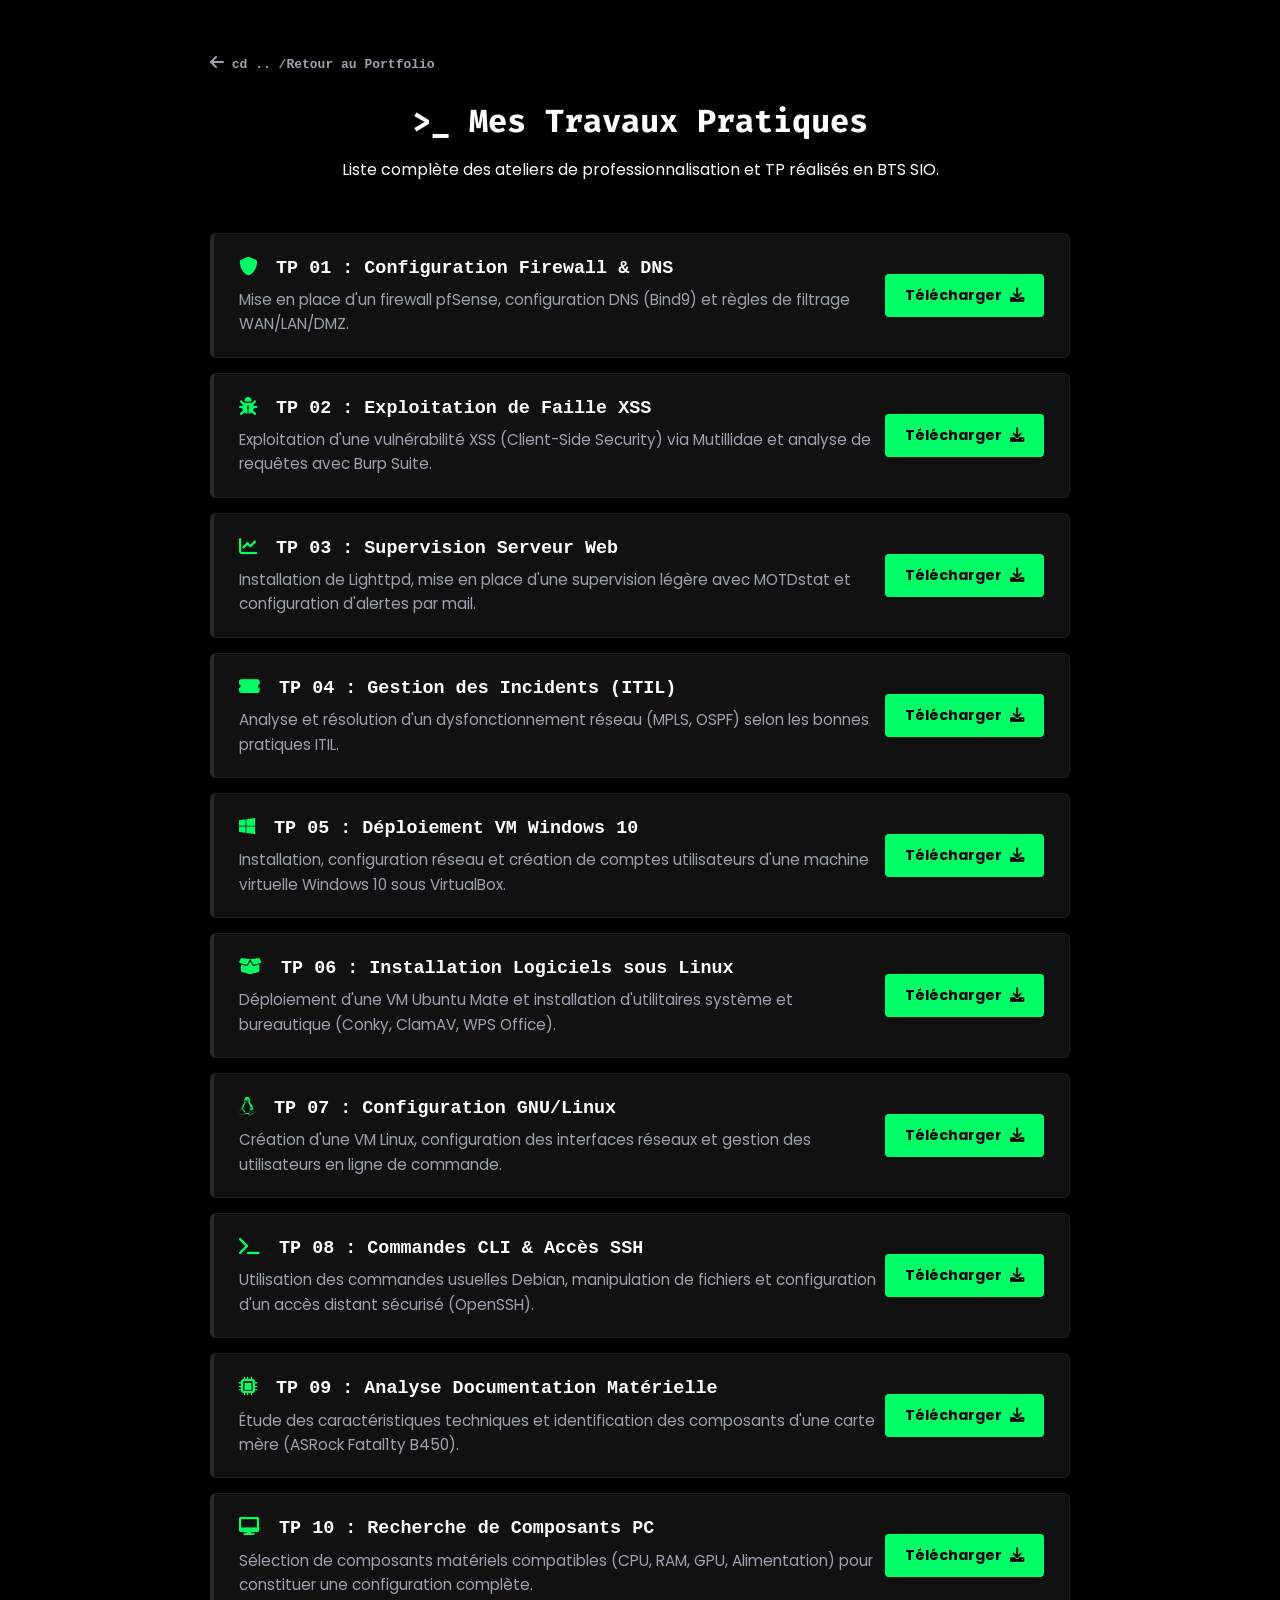
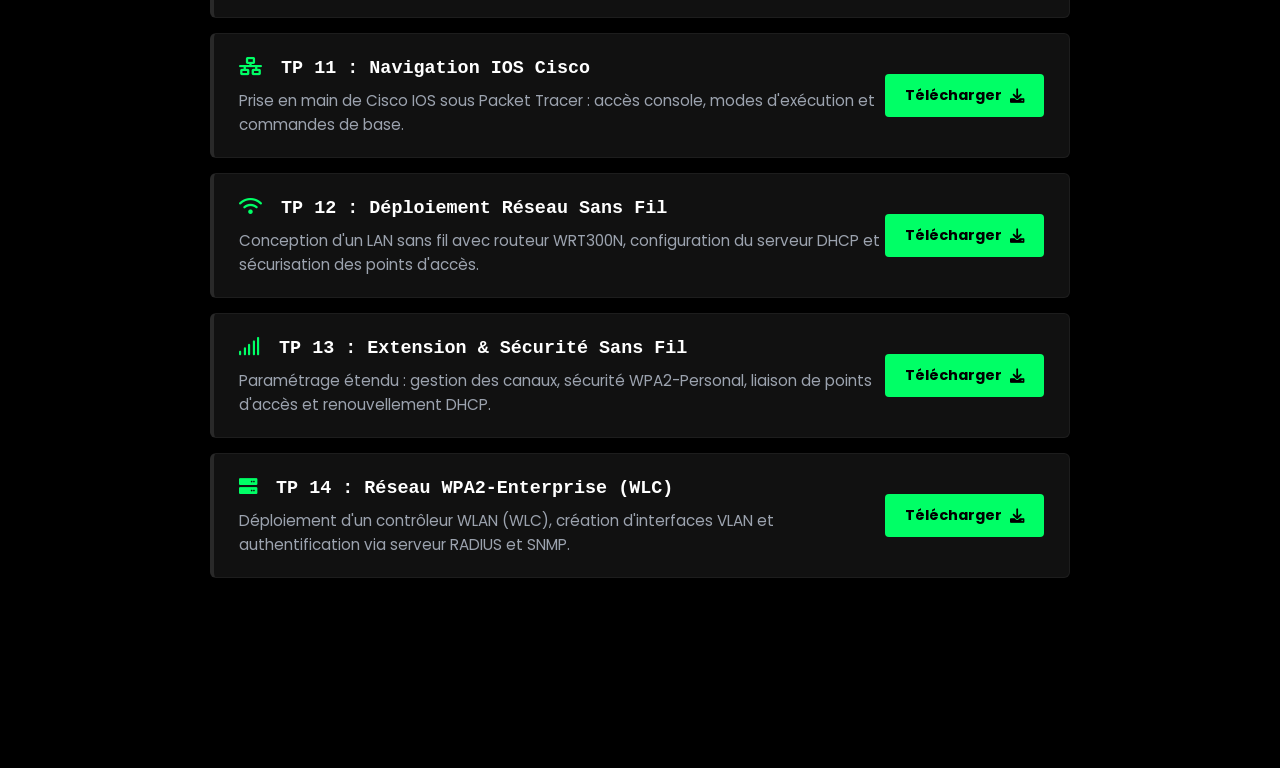
==== tps.html @ 84103a88 "Mise en ligne de mon portfolio" ====
<!DOCTYPE html>
<html lang="fr">
<head>
    <meta charset="UTF-8">
    <meta name="viewport" content="width=device-width, initial-scale=1.0">
    <title>Mes TPs et Réalisations | Terminal</title>

    <link rel="icon" type="image/svg+xml" href="data:image/svg+xml,%3Csvg xmlns='http://www.w3.org/2000/svg' viewBox='0 0 100 100'%3E%3Crect width='100' height='100' rx='20' fill='%230a0a0a'/%3E%3Ctext x='10' y='70' font-family='monospace' font-size='60' fill='%2300ff66' font-weight='bold'%3E&gt;_%3C/text%3E%3C/svg%3E">

    <link rel="stylesheet" href="style.css">
    <link href="https://fonts.googleapis.com/css2?family=Poppins:wght@300;400;600&family=Fira+Code:wght@400;700&display=swap" rel="stylesheet">
    <link rel="stylesheet" href="https://cdnjs.cloudflare.com/ajax/libs/font-awesome/6.0.0/css/all.min.css">

    <style>
        .tp-container { max-width: 900px; margin: 50px auto; padding: 0 20px; }
        .tp-header { text-align: center; margin-bottom: 50px; color: var(--white); }
        .tp-header h1 { margin-bottom: 10px; }
        .back-btn { display: inline-block; margin-bottom: 20px; color: var(--text-light); text-decoration: none; font-weight: bold; font-family: monospace; transition: 0.3s; }
        .back-btn:hover { color: var(--accent-color); text-shadow: 0 0 8px var(--accent-color); transform: translateX(-5px);}

        /* Style de la liste simple */
        .tp-list { display: flex; flex-direction: column; gap: 15px; list-style: none; padding: 0; }

        .tp-item {
            background: var(--bg-light);
            padding: 20px 25px;
            border-radius: 6px;
            display: flex;
            justify-content: space-between;
            align-items: center;
            border: 1px solid rgba(255,255,255,0.05);
            border-left: 4px solid rgba(255,255,255,0.1);
            transition: all 0.3s;
        }

        .tp-item:hover {
            transform: translateX(10px);
            border-left: 4px solid var(--accent-color);
            background: var(--primary-dark);
            box-shadow: 0 0 15px rgba(0,255,102,0.05);
        }

        .tp-title { font-weight: 600; font-size: 1.15rem; color: var(--white); font-family: monospace; margin-bottom: 5px; }
        .tp-title i { color: var(--accent-color); margin-right: 8px; }
        .tp-desc { font-size: 0.95rem; color: var(--text-light); }

        .download-btn {
            color: var(--primary-dark);
            background: var(--accent-color);
            padding: 10px 20px;
            border-radius: 4px;
            text-decoration: none;
            font-size: 0.9rem;
            font-weight: 700;
            transition: 0.3s;
            display: inline-flex;
            align-items: center;
            gap: 8px;
            white-space: nowrap;
        }
        .download-btn:hover { background: var(--white); box-shadow: 0 0 15px rgba(0,255,102,0.4); }

        /* Responsive pour mobile */
        @media(max-width: 600px){
            .tp-item { flex-direction: column; text-align: left; align-items: flex-start; gap: 15px; }
            .download-btn { width: 100%; justify-content: center; }
        }
    </style>
</head>
<body>

    <div class="tp-container">
        <a href="index.html" class="back-btn"><i class="fas fa-arrow-left"></i> cd .. /Retour au Portfolio</a>

        <div class="tp-header fade-in">
            <h1>>_ Mes Travaux Pratiques</h1>
            <p>Liste complète des ateliers de professionnalisation et TP réalisés en BTS SIO.</p>
        </div>

        <ul class="tp-list">

            <li class="tp-item fade-in">
                <div>
                    <div class="tp-title"><i class="fas fa-shield-alt"></i> TP 01 : Configuration Firewall & DNS</div>
                    <div class="tp-desc">Mise en place d'un firewall pfSense, configuration DNS (Bind9) et règles de filtrage WAN/LAN/DMZ.</div>
                </div>
                <a href="assets/Firewall.pdf" class="download-btn" target="_blank" download="TP_Firewall_Becquart.pdf">Télécharger <i class="fas fa-download"></i></a>
            </li>

            <li class="tp-item fade-in">
                <div>
                    <div class="tp-title"><i class="fas fa-bug"></i> TP 02 : Exploitation de Faille XSS</div>
                    <div class="tp-desc">Exploitation d'une vulnérabilité XSS (Client-Side Security) via Mutillidae et analyse de requêtes avec Burp Suite.</div>
                </div>
                <a href="assets/XSS%20ATTAQUE%20-%20DIGNAN.pdf" class="download-btn" target="_blank" download="TP_XSS_Becquart.pdf">Télécharger <i class="fas fa-download"></i></a>
            </li>

            <li class="tp-item fade-in">
                <div>
                    <div class="tp-title"><i class="fas fa-chart-line"></i> TP 03 : Supervision Serveur Web</div>
                    <div class="tp-desc">Installation de Lighttpd, mise en place d'une supervision légère avec MOTDstat et configuration d'alertes par mail.</div>
                </div>
                <a href="assets/supervision.pdf" class="download-btn" target="_blank" download="TP_Supervision_Becquart.pdf">Télécharger <i class="fas fa-download"></i></a>
            </li>

            <li class="tp-item fade-in">
                <div>
                    <div class="tp-title"><i class="fas fa-ticket-alt"></i> TP 04 : Gestion des Incidents (ITIL)</div>
                    <div class="tp-desc">Analyse et résolution d'un dysfonctionnement réseau (MPLS, OSPF) selon les bonnes pratiques ITIL.</div>
                </div>
                <a href="assets/Gestion_incident.pdf" class="download-btn" target="_blank" download="TP_Gestion_Incident_Becquart.pdf">Télécharger <i class="fas fa-download"></i></a>
            </li>

            <li class="tp-item fade-in">
                <div>
                    <div class="tp-title"><i class="fab fa-windows"></i> TP 05 : Déploiement VM Windows 10</div>
                    <div class="tp-desc">Installation, configuration réseau et création de comptes utilisateurs d'une machine virtuelle Windows 10 sous VirtualBox.</div>
                </div>
                <a href="assets/VMwin10.pdf" class="download-btn" target="_blank" download="TP_VM_Win10_Becquart.pdf">Télécharger <i class="fas fa-download"></i></a>
            </li>

            <li class="tp-item fade-in">
                <div>
                    <div class="tp-title"><i class="fas fa-box-open"></i> TP 06 : Installation Logiciels sous Linux</div>
                    <div class="tp-desc">Déploiement d'une VM Ubuntu Mate et installation d'utilitaires système et bureautique (Conky, ClamAV, WPS Office).</div>
                </div>
                <a href="assets/Installation_logiciel.pdf" class="download-btn" target="_blank" download="TP_Install_Logiciels_Becquart.pdf">Télécharger <i class="fas fa-download"></i></a>
            </li>

            <li class="tp-item fade-in">
                <div>
                    <div class="tp-title"><i class="fab fa-linux"></i> TP 07 : Configuration GNU/Linux</div>
                    <div class="tp-desc">Création d'une VM Linux, configuration des interfaces réseaux et gestion des utilisateurs en ligne de commande.</div>
                </div>
                <a href="assets/Syst%C3%A8me_virtuel.pdf" class="download-btn" target="_blank" download="TP_Systeme_Virtuel_Becquart.pdf">Télécharger <i class="fas fa-download"></i></a>
            </li>

            <li class="tp-item fade-in">
                <div>
                    <div class="tp-title"><i class="fas fa-terminal"></i> TP 08 : Commandes CLI & Accès SSH</div>
                    <div class="tp-desc">Utilisation des commandes usuelles Debian, manipulation de fichiers et configuration d'un accès distant sécurisé (OpenSSH).</div>
                </div>
                <a href="assets/VMlinux.pdf" class="download-btn" target="_blank" download="TP_VM_Linux_SSH_Becquart.pdf">Télécharger <i class="fas fa-download"></i></a>
            </li>

            <li class="tp-item fade-in">
                <div>
                    <div class="tp-title"><i class="fas fa-microchip"></i> TP 09 : Analyse Documentation Matérielle</div>
                    <div class="tp-desc">Étude des caractéristiques techniques et identification des composants d'une carte mère (ASRock Fatal1ty B450).</div>
                </div>
                <a href="assets/Carte_m%C3%A8re.pdf" class="download-btn" target="_blank" download="TP_Carte_Mere_Becquart.pdf">Télécharger <i class="fas fa-download"></i></a>
            </li>

            <li class="tp-item fade-in">
                <div>
                    <div class="tp-title"><i class="fas fa-desktop"></i> TP 10 : Recherche de Composants PC</div>
                    <div class="tp-desc">Sélection de composants matériels compatibles (CPU, RAM, GPU, Alimentation) pour constituer une configuration complète.</div>
                </div>
                <a href="assets/Constitution_machine.pdf" class="download-btn" target="_blank" download="TP_Composants_Becquart.pdf">Télécharger <i class="fas fa-download"></i></a>
            </li>

            <li class="tp-item fade-in">
                <div>
                    <div class="tp-title"><i class="fas fa-network-wired"></i> TP 11 : Navigation IOS Cisco</div>
                    <div class="tp-desc">Prise en main de Cisco IOS sous Packet Tracer : accès console, modes d'exécution et commandes de base.</div>
                </div>
                <a href="assets/packettracer.pdf" class="download-btn" target="_blank" download="TP_Navigation_IOS_Becquart.pdf">Télécharger <i class="fas fa-download"></i></a>
            </li>

            <li class="tp-item fade-in">
                <div>
                    <div class="tp-title"><i class="fas fa-wifi"></i> TP 12 : Déploiement Réseau Sans Fil</div>
                    <div class="tp-desc">Conception d'un LAN sans fil avec routeur WRT300N, configuration du serveur DHCP et sécurisation des points d'accès.</div>
                </div>
                <a href="assets/Lab_wifi.pdf" class="download-btn" target="_blank" download="TP_Wifi_WRT300N_Becquart.pdf">Télécharger <i class="fas fa-download"></i></a>
            </li>

            <li class="tp-item fade-in">
                <div>
                    <div class="tp-title"><i class="fas fa-signal"></i> TP 13 : Extension & Sécurité Sans Fil</div>
                    <div class="tp-desc">Paramétrage étendu : gestion des canaux, sécurité WPA2-Personal, liaison de points d'accès et renouvellement DHCP.</div>
                </div>
                <a href="assets/packettracer_wireless_conf.pdf" class="download-btn" target="_blank" download="TP_Wifi_Avance_Becquart.pdf">Télécharger <i class="fas fa-download"></i></a>
            </li>

            <li class="tp-item fade-in">
                <div>
                    <div class="tp-title"><i class="fas fa-server"></i> TP 14 : Réseau WPA2-Enterprise (WLC)</div>
                    <div class="tp-desc">Déploiement d'un contrôleur WLAN (WLC), création d'interfaces VLAN et authentification via serveur RADIUS et SNMP.</div>
                </div>
                <a href="assets/packettracer_vlan.pdf" class="download-btn" target="_blank" download="TP_WLC_RADIUS_Becquart.pdf">Télécharger <i class="fas fa-download"></i></a>
            </li>

            <li class="tp-item fade-in">
                <div>
                    <div class="tp-title"><i class="fas fa-project-diagram"></i> TP 15 : Prévention des Boucles (STP)</div>
                    <div class="tp-desc">Étude et vérification du protocole Spanning Tree (STP) pour la prévention des boucles et la redondance réseau.</div>
                </div>
                <a href="assets/packettracer_prevention.pdf" class="download-btn" target="_blank" download="TP_STP_Becquart.pdf">Télécharger <i class="fas fa-download"></i></a>
            </li>

        </ul>
    </div>

    <script src="script.js"></script>
</body>
</html>
---- style.css ----
/* Variables - Thème Hacker / IT */
:root {
    --primary-color: #0a0a0a; /* Noir presque pur */
    --primary-dark: #000000;  /* Noir pur */
    --accent-color: #00ff66;   /* Vert Matrix/Néon */
    --accent-bright: #10b981;  /* Vert Émeraude */
    --text-color: #e5e7eb;     /* Blanc cassé (reposant) */
    --text-light: #9ca3af;     /* Gris clair */
    --bg-light: #111111;       /* Gris très foncé pour séparer les sections */
    --white: #ffffff;
    --success: #059669;
}

* {
    margin: 0;
    padding: 0;
    box-sizing: border-box;
    scroll-behavior: smooth;
}

body {
    font-family: 'Poppins', sans-serif;
    color: var(--text-color);
    line-height: 1.6;
    background: var(--primary-dark);
}

h1, h2, h3, .logo, .accent-text, .timeline-date {
    font-family: 'Fira Code', 'Courier New', monospace; /* Police code pour les titres */
}

/* Navbar */
.navbar {
    display: flex;
    justify-content: space-between;
    align-items: center;
    padding: 1rem 5%;
    background: rgba(0, 0, 0, 0.9);
    position: sticky;
    top: 0;
    z-index: 1000;
    box-shadow: 0 4px 20px rgba(0, 255, 102, 0.05);
    border-bottom: 1px solid rgba(0, 255, 102, 0.2);
    backdrop-filter: blur(10px);
    animation: slideDown 0.5s ease-out;
}

@keyframes slideDown {
    from { opacity: 0; transform: translateY(-20px); }
    to { opacity: 1; transform: translateY(0); }
}

.logo {
    font-weight: 700;
    font-size: 1.5rem;
    color: var(--accent-color);
    text-shadow: 0 0 10px rgba(0, 255, 102, 0.3);
}

.cursor-blink {
    color: var(--white);
    animation: blink 1s step-end infinite;
}
@keyframes blink { 50% { opacity: 0; } }

.nav-links {
    list-style: none;
    display: flex;
    gap: 30px;
}

.nav-links a {
    text-decoration: none;
    color: var(--text-color);
    font-weight: 500;
    transition: color 0.3s;
    position: relative;
    padding-bottom: 5px;
}

.nav-links a::after {
    content: '';
    position: absolute;
    bottom: 0;
    left: 0;
    width: 0;
    height: 2px;
    background: var(--accent-color);
    transition: width 0.3s ease;
    box-shadow: 0 0 8px var(--accent-color);
}

.nav-links a:hover { color: var(--accent-color); }
.nav-links a:hover::after { width: 100%; }

.btn-cv {
    background: transparent;
    color: var(--accent-color);
    padding: 0.6rem 1.2rem;
    border-radius: 4px;
    border: 1px solid var(--accent-color);
    text-decoration: none;
    font-weight: 600;
    transition: all 0.3s;
    display: inline-flex;
    align-items: center;
    gap: 0.4rem;
}

.btn-cv:hover {
    background: rgba(0, 255, 102, 0.1);
    box-shadow: 0 0 15px rgba(0, 255, 102, 0.4);
}

/* Small variant used for compact header buttons */
.btn-cv.btn-small {
    padding: 0.3rem 0.8rem;
    font-size: 0.85rem;
}

/* Hero Section */
.hero {
    min-height: 60vh; /* Réduit pour être moins imposant */
    display: flex;
    justify-content: flex-start;
    align-items: center;
    padding-left: 10%;
    background: linear-gradient(135deg, rgba(0,0,0,0.9), rgba(10,10,10,0.95)) no-repeat,
                url('data:image/svg+xml,<svg xmlns="http://www.w3.org/2000/svg" viewBox="0 0 1200 600"><defs><pattern id="grid" width="40" height="40" patternUnits="userSpaceOnUse"><path d="M 40 0 L 0 0 0 40" fill="none" stroke="rgba(0,255,102,0.05)" stroke-width="0.5"/></pattern></defs><rect width="1200" height="600" fill="url(%23grid)"/></svg>');
    position: relative;
    border-bottom: 1px solid rgba(0, 255, 102, 0.1);
}

.hero-content {
    max-width: 700px;
    background: rgba(0, 0, 0, 0.6);
    padding: 2.5rem; /* Ajusté légèrement */
    border-radius: 8px;
    border-left: 4px solid var(--accent-color);
    box-shadow: 0 8px 32px rgba(0, 255, 102, 0.05);
    backdrop-filter: blur(5px);
    animation: fadeInUp 0.8s ease-out;
}

@keyframes fadeInUp {
    from { opacity: 0; transform: translateY(40px); }
    to { opacity: 1; transform: translateY(0); }
}

.hero h1 { font-size: 3rem; margin-bottom: 0.6rem; font-weight: 700; color: var(--white); min-height: 1.2em;}
.hero h2 { font-size: 1.2rem; color: var(--accent-color); margin-bottom: 1rem; }
.hero p { color: var(--text-light); margin-bottom: 1.5rem; font-size: 1.1rem; }
.accent-text { color: var(--accent-color) !important; text-shadow: 0 0 15px rgba(0,255,102,0.3); }

.hero-actions { display: flex; gap: 1rem; align-items: center; flex-wrap: wrap;}

.btn-primary {
    display: inline-block;
    background: var(--accent-color);
    color: var(--primary-dark);
    padding: 0.8rem 2rem;
    border-radius: 4px;
    text-decoration: none;
    font-weight: 700;
    border: none;
    transition: all 0.3s ease;
    box-shadow: 0 0 15px rgba(0, 255, 102, 0.2);
}

.btn-primary:hover {
    box-shadow: 0 0 25px rgba(0, 255, 102, 0.5);
    background: var(--white);
    transform: translateY(-2px);
}

.btn-outline {
    display: inline-block;
    padding: 0.8rem 2rem;
    border-radius: 4px;
    color: var(--white);
    text-decoration: none;
    border: 1px solid var(--text-light);
    transition: all 0.3s ease;
}

.btn-outline:hover {
    border-color: var(--accent-color);
    color: var(--accent-color);
}

/* Sections Global */
.section { padding: 5rem 10%; transition: all 0.3s ease; }
.bg-light { background: var(--bg-light); border-top: 1px solid rgba(0,255,102,0.05); border-bottom: 1px solid rgba(0,255,102,0.05);}
.bg-dark-theme { background: var(--primary-dark); }
.bg-dark-contact { background: var(--bg-light); }

.text-white { color: var(--white); }
.section-title {
    text-align: center;
    margin-bottom: 3rem;
    font-size: 2.5rem;
    color: var(--white);
    font-weight: 700;
}
.section-title::after {
    content: '_';
    color: var(--accent-color);
    animation: blink 1s step-end infinite;
}

/* Presentation Section */
.presentation-section { background: var(--bg-light); }
.presentation-container {
    display: grid;
    grid-template-columns: 0.9fr 1.1fr;
    gap: 3rem;
    align-items: center;
    max-width: 1100px;
    margin: 0 auto;
}
.image-wrapper {
    position: relative;
    border-radius: 8px;
    overflow: hidden;
    aspect-ratio: 5/6;
    max-width: 350px;
}
.image-wrapper img {
    width: 100%;
    height: 100%;
    object-fit: cover;
    display: block;
}

.presentation-text h2 { font-size: 2rem; color: var(--accent-color); margin-bottom: 1.2rem; }

/* Timeline (Parcours) */
.timeline {
    border-left: 2px solid var(--accent-color);
    margin-left: 20px;
    padding-left: 30px;
    position: relative;
    max-width: 800px;
    margin: 0 auto;
}
.timeline-item { margin-bottom: 2.5rem; position: relative; transition: all 0.3s ease; }
.timeline-item:hover { transform: translateX(10px); }
.timeline-item::before {
    content: '';
    width: 14px;
    height: 14px;
    background: var(--primary-dark);
    border: 2px solid var(--accent-color);
    border-radius: 50%;
    position: absolute;
    left: -39px;
    top: 5px;
    transition: all 0.3s ease;
    box-shadow: 0 0 10px rgba(0, 255, 102, 0.5);
}
.timeline-item:hover::before { background: var(--accent-color); box-shadow: 0 0 20px rgba(0, 255, 102, 0.8); }
.timeline-date { color: var(--accent-color); font-size: 1rem; letter-spacing: 1px; }
.timeline-content h3 { color: var(--white); margin: 0.5rem 0; font-size: 1.3rem; }
.timeline-badge { display: inline-block; background: rgba(0,255,102,0.1); color: var(--accent-color); border: 1px solid var(--accent-color); padding: 0.2rem 0.8rem; border-radius: 4px; font-size: 0.8rem; margin-top: 0.8rem; font-family: monospace;}

/* Competences - Categories */
.skills-categories { display: grid; grid-template-columns: repeat(auto-fit, minmax(300px, 1fr)); gap: 2rem; }
.skill-category {
    background: var(--primary-dark);
    padding: 2rem;
    border-radius: 8px;
    border: 1px solid rgba(0, 255, 102, 0.1);
    border-top: 3px solid var(--accent-color);
    transition: all 0.3s ease;
}
.skill-category:hover { transform: translateY(-5px); box-shadow: 0 10px 30px rgba(0, 255, 102, 0.1); border-color: rgba(0,255,102,0.3); }
.category-title { color: var(--white); font-size: 1.25rem; margin-bottom: 1.5rem; display: flex; align-items: center; gap: 0.8rem; }
.category-title i { color: var(--accent-color); }
.skills-list { display: flex; flex-wrap: wrap; gap: 0.8rem; }
.skill-tag {
    background: transparent;
    color: var(--text-light);
    padding: 0.4rem 1rem;
    border-radius: 4px;
    font-size: 0.85rem;
    border: 1px solid var(--text-light);
    transition: all 0.3s ease;
    font-family: monospace;
}
.skill-tag:hover {
    background: rgba(0, 255, 102, 0.1);
    color: var(--accent-color);
    border-color: var(--accent-color);
    box-shadow: 0 0 10px rgba(0,255,102,0.2);
}

/* Projets */
.projects-grid { display: grid; grid-template-columns: repeat(auto-fit, minmax(300px, 1fr)); gap: 2rem; }
.project-card {
    background: var(--bg-light);
    padding: 2rem;
    border-radius: 8px;
    border: 1px solid rgba(255,255,255,0.05);
    transition: all 0.3s ease;
}
.project-card:hover { border-color: var(--accent-color); box-shadow: 0 10px 30px rgba(0, 255, 102, 0.1); transform: translateY(-5px); }
.project-badge {
    display: inline-block;
    background: rgba(0,255,102,0.1);
    color: var(--accent-color);
    padding: 0.3rem 0.8rem;
    border-radius: 4px;
    font-size: 0.75rem;
    font-family: monospace;
    margin-bottom: 1rem;
    border: 1px solid var(--accent-color);
}
.project-info h3 { font-size: 1.3rem; margin-bottom: 0.8rem; color: var(--white); }
.project-info p { color: var(--text-light); margin-bottom: 1.5rem; font-size: 0.95rem; }
.project-tech { display: flex; flex-wrap: wrap; gap: 0.5rem; margin-bottom: 1.5rem; }
.project-tech span { color: var(--text-light); font-size: 0.8rem; font-family: monospace; background: var(--primary-dark); padding: 0.2rem 0.6rem; border-radius: 4px;}
.project-link { color: var(--accent-color); text-decoration: none; font-weight: 600; font-size: 0.9rem; display: inline-flex; align-items: center; gap: 0.5rem; transition: all 0.3s ease; }
.project-link:hover { text-shadow: 0 0 8px var(--accent-color); transform: translateX(5px); }

/* Période Professionnelle */
.periode-grid {
    display: grid;
    grid-template-columns: 1.5fr 1fr;
    gap: 2.5rem;
    align-items: start;
    max-width: 1100px;
    margin: 0 auto;
}

.periode-left p {
    color: var(--text-light);
    margin-bottom: 1.2rem;
    line-height: 1.7;
}

.periode-right { display: flex; justify-content: center; }
.periode-card {
    padding: 1.8rem;
    background: var(--primary-dark);
    border-radius: 10px;
    border: 1px solid rgba(255,255,255,0.08);
    box-shadow: 0 10px 30px rgba(0, 255, 102, 0.08);
    max-width: 420px;
    width: 100%;
}
.periode-card h3 { margin-bottom: 0.6rem; color: var(--white); }
.periode-card p { margin-bottom: 1.2rem; color: var(--text-light); }
.rapport-links {
    display: flex;
    flex-direction: column;
    gap: 0.8rem;
}
.rapport-links .download-btn {
    width: 100%;
    justify-content: center;
}

/* Contact */
.contact-container { max-width: 900px; margin: 0 auto; text-align: center; }
.contact-subtitle { font-family: monospace; color: var(--accent-color); margin-bottom: 3rem; }
.contact-content { display: grid; grid-template-columns: repeat(auto-fit, minmax(200px, 1fr)); gap: 2rem; margin-bottom: 3rem; }
.contact-item { padding: 2rem; background: var(--primary-dark); border-radius: 8px; border: 1px solid rgba(255,255,255,0.05); transition: 0.3s; }
.contact-item:hover { border-color: var(--accent-color); box-shadow: 0 0 20px rgba(0,255,102,0.1); }
.contact-item i { font-size: 2rem; color: var(--accent-color); margin-bottom: 1rem; }
.contact-item h4 { color: var(--white); margin-bottom: 0.5rem; }
.contact-item p, .contact-item a { color: var(--text-light); }
.email-link { text-decoration: none; transition: 0.3s; }
.email-link:hover { color: var(--accent-color); }

.socials { display: flex; justify-content: center; gap: 1.5rem; }
.social-link {
    display: flex; align-items: center; justify-content: center;
    width: 50px; height: 50px; border-radius: 4px;
    background: var(--primary-dark); color: var(--text-light);
    border: 1px solid rgba(255,255,255,0.1); transition: all 0.3s ease; font-size: 1.2rem;
}
.social-link:hover { color: var(--primary-dark); background: var(--accent-color); border-color: var(--accent-color); box-shadow: 0 0 15px rgba(0,255,102,0.5); transform: translateY(-5px); }

/* Footer */
footer {
    text-align: center;
    padding: 0.6rem 5%;
    background: transparent; /* inherit from section/bg-* */
    color: var(--text-light);
    font-family: monospace;
    border-top: 1px solid rgba(0,255,102,0.1);
    min-height: 44px;
    display: flex;
    align-items: center;
    justify-content: center;
}

/* Animation Classes */
.fade-in { opacity: 0; transform: translateY(30px); transition: opacity 0.6s ease-out, transform 0.6s ease-out; }
.fade-in.visible { opacity: 1; transform: translateY(0); }

/* Scrollbar Custom */
::-webkit-scrollbar { width: 8px; }
::-webkit-scrollbar-track { background: var(--primary-dark); }
::-webkit-scrollbar-thumb { background: #333; border-radius: 4px; }
::-webkit-scrollbar-thumb:hover { background: var(--accent-color); }

/* Responsive */
@media (max-width: 1024px) {
    .presentation-container { grid-template-columns: 1fr; text-align: center; }
    .image-wrapper { margin: 0 auto; }
    .timeline { padding-left: 20px; }
}
@media (max-width: 768px) {
    .navbar { flex-wrap: wrap; justify-content: center; gap: 1rem; }
    .nav-links { width: 100%; justify-content: center; font-size: 0.9rem; flex-wrap: wrap; gap: 15px;}
    .hero { padding: 5rem 5%; text-align: center; justify-content: center; }
    .hero-content { border-left: none; border-top: 4px solid var(--accent-color); padding: 2rem 1.5rem; }
    .hero h1 { font-size: 2rem; }
    .hero-actions { justify-content: center; }
    .section { padding: 4rem 5%; }
}
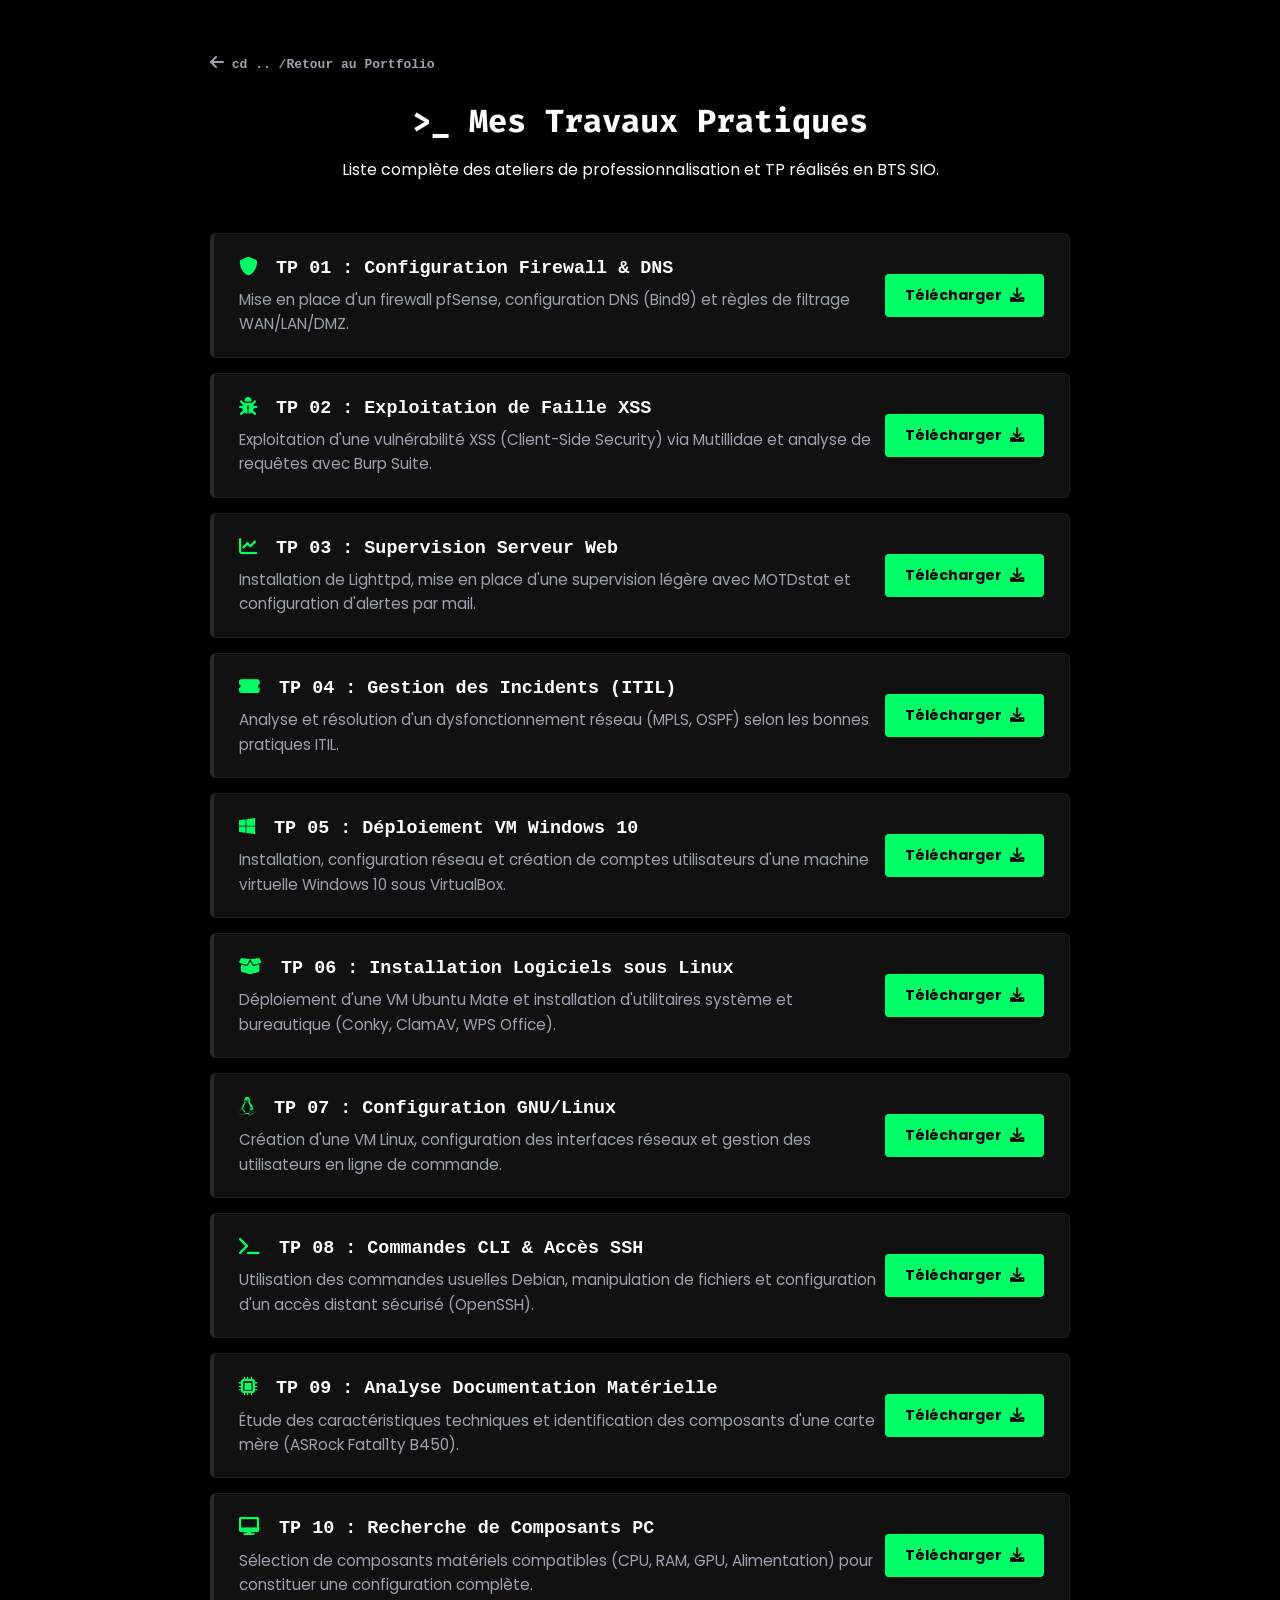
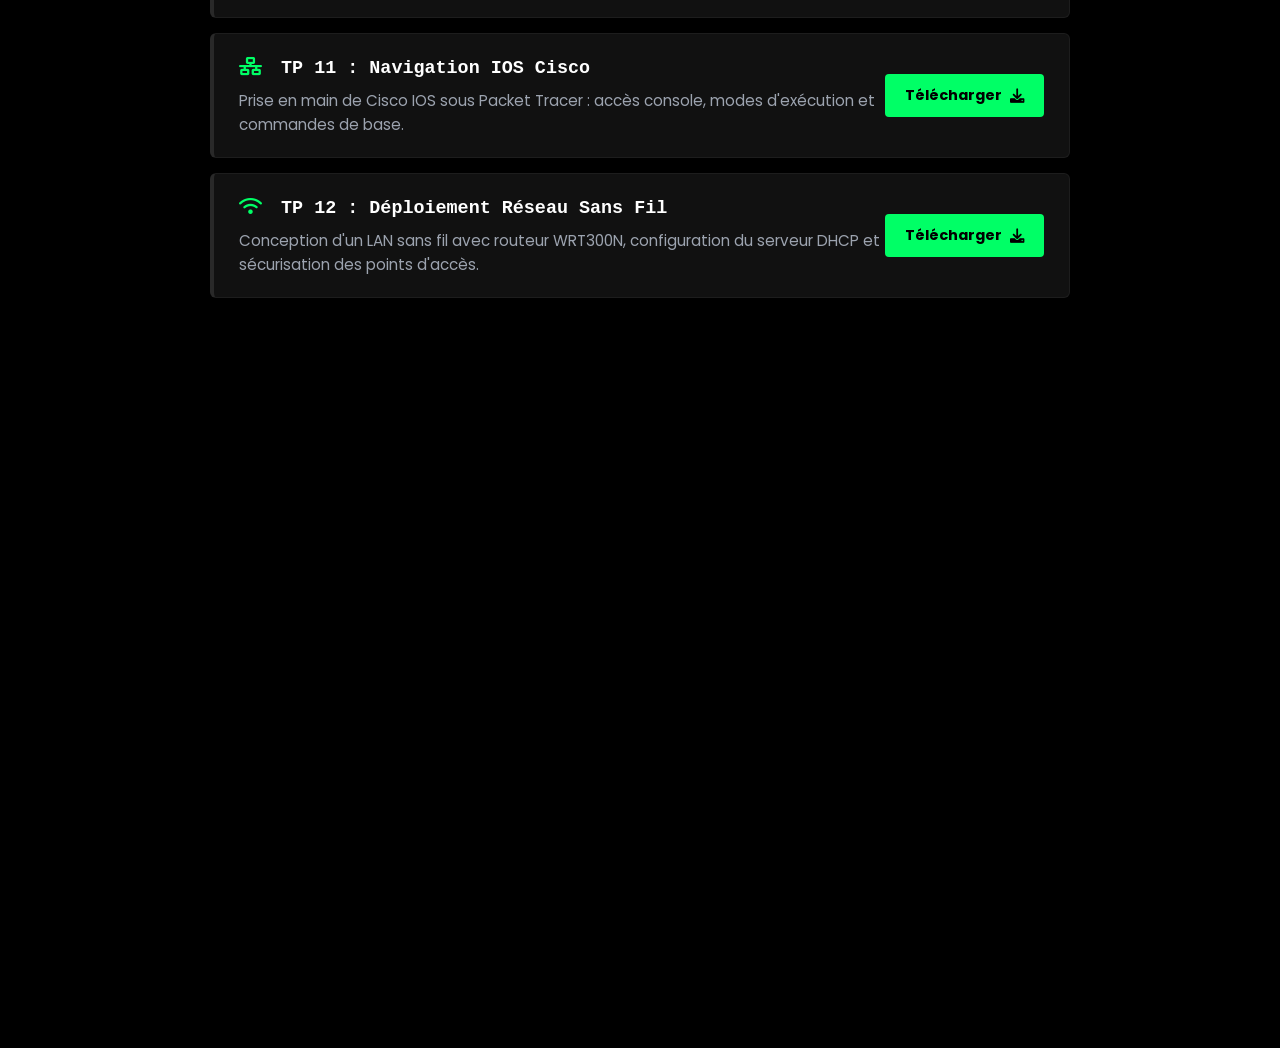
==== commit 281f01d4: "Mise a jour" ====
--- a/tps.html
+++ b/tps.html
@@ -199,6 +199,22 @@
                 <a href="assets/packettracer_prevention.pdf" class="download-btn" target="_blank" download="TP_STP_Becquart.pdf">Télécharger <i class="fas fa-download"></i></a>
             </li>
 
+            <li class="tp-item fade-in">
+                <div>
+                    <div class="tp-title"><i class="fas fa-server"></i> TP 16 : Installation & Configuration XAMPP</div>
+                    <div class="tp-desc">Déploiement de la distribution Apache (XAMPP) sur Ubuntu 24.04.1, gestion de la base de données MariaDB et du serveur ProFTPD[cite: 1, 42, 44, 46].</div>
+                </div>
+                <a href="assets/Atelier_4_XAMPP.pdf" class="download-btn" target="_blank" download="TP_XAMPP_Becquart.pdf">Télécharger <i class="fas fa-download"></i></a>
+            </li>
+
+            <li class="tp-item fade-in">
+                <div>
+                    <div class="tp-title"><i class="fas fa-user-secret"></i> TP 17 : Audit & Sécurité Réseau Avancée</div>
+                    <div class="tp-desc">Audit de sécurité incluant l'analyse de trafic (Wireshark), scans de vulnérabilités (Nmap), attaques Brute Force (Hydra) et simulations de déni de service.</div>
+                </div>
+                <a href="assets/NetworkSecurity3.pdf" class="download-btn" target="_blank" download="TP_NetworkSecurity_Becquart.pdf">Télécharger <i class="fas fa-download"></i></a>
+            </li>
+
         </ul>
     </div>
 
--- a/style.css
+++ b/style.css
@@ -120,7 +120,7 @@
 
 /* Hero Section */
 .hero {
-    min-height: 60vh; /* Réduit pour être moins imposant */
+    min-height: 55vh; /* Réduit pour être moins imposant */
     display: flex;
     justify-content: flex-start;
     align-items: center;
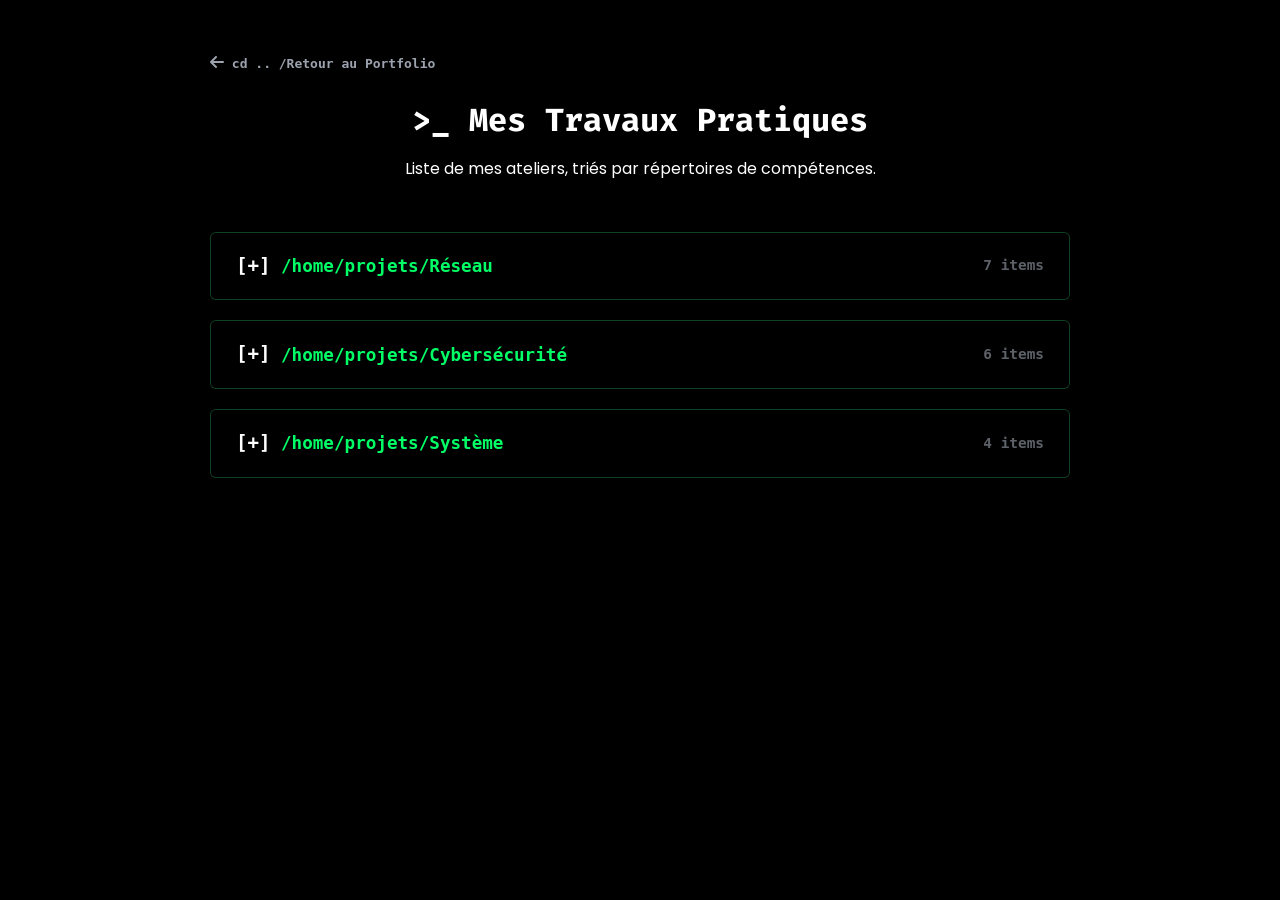
==== commit f602f32e: "modif tp" ====
--- a/tps.html
+++ b/tps.html
@@ -18,11 +18,85 @@
         .back-btn { display: inline-block; margin-bottom: 20px; color: var(--text-light); text-decoration: none; font-weight: bold; font-family: monospace; transition: 0.3s; }
         .back-btn:hover { color: var(--accent-color); text-shadow: 0 0 8px var(--accent-color); transform: translateX(-5px);}
 
-        /* Style de la liste simple */
-        .tp-list { display: flex; flex-direction: column; gap: 15px; list-style: none; padding: 0; }
+        /* --- NOUVEAU : Le style des "Dossiers" Terminal --- */
+        .folder-accordion {
+            margin-bottom: 20px;
+            border: 1px solid rgba(0, 255, 102, 0.2);
+            border-radius: 6px;
+            background: var(--bg-light);
+            overflow: hidden;
+            box-shadow: 0 4px 15px rgba(0,0,0,0.3);
+        }
+
+        .folder-header {
+            padding: 18px 25px;
+            background: var(--primary-dark);
+            color: var(--accent-color);
+            font-family: monospace;
+            font-size: 1.1rem;
+            font-weight: bold;
+            cursor: pointer;
+            display: flex;
+            justify-content: space-between;
+            align-items: center;
+            transition: all 0.3s ease;
+            user-select: none;
+        }
+
+        .folder-header:hover {
+            background: rgba(0, 255, 102, 0.1);
+        }
+
+        .folder-header.active {
+            border-bottom: 1px solid rgba(0, 255, 102, 0.2);
+            background: #111;
+        }
+
+        .folder-title-left {
+            display: flex;
+            align-items: center;
+            gap: 15px;
+        }
+
+        .folder-toggle-icon {
+            color: var(--white);
+            font-size: 1.2rem;
+            width: 30px;
+        }
+
+        .folder-count {
+            color: var(--text-light);
+            font-size: 0.9rem;
+            font-family: monospace;
+            opacity: 0.6; /* Un peu transparent pour ne pas voler la vedette au titre */
+        }
+
+        /* Conteneur de la liste qui va s'ouvrir/se fermer */
+        .folder-content {
+            max-height: 0;
+            overflow: hidden;
+            transition: max-height 0.4s ease-out;
+            background: var(--bg-light);
+        }
+
+        .folder-content.open {
+            /* Valeur suffisamment grande pour afficher tout le contenu */
+            max-height: 2500px;
+            transition: max-height 0.5s ease-in;
+        }
+
+        /* Style de la liste à l'intérieur des dossiers */
+        .tp-list-accordion {
+            display: flex;
+            flex-direction: column;
+            gap: 15px;
+            list-style: none;
+            padding: 20px;
+            margin: 0;
+        }
 
         .tp-item {
-            background: var(--bg-light);
+            background: rgba(255,255,255,0.02);
             padding: 20px 25px;
             border-radius: 6px;
             display: flex;
@@ -34,10 +108,9 @@
         }
 
         .tp-item:hover {
-            transform: translateX(10px);
+            transform: translateX(5px);
             border-left: 4px solid var(--accent-color);
-            background: var(--primary-dark);
-            box-shadow: 0 0 15px rgba(0,255,102,0.05);
+            background: rgba(0,255,102,0.05);
         }
 
         .tp-title { font-weight: 600; font-size: 1.15rem; color: var(--white); font-family: monospace; margin-bottom: 5px; }
@@ -60,10 +133,10 @@
         }
         .download-btn:hover { background: var(--white); box-shadow: 0 0 15px rgba(0,255,102,0.4); }
 
-        /* Responsive pour mobile */
         @media(max-width: 600px){
             .tp-item { flex-direction: column; text-align: left; align-items: flex-start; gap: 15px; }
             .download-btn { width: 100%; justify-content: center; }
+            .folder-header { flex-direction: column; align-items: flex-start; gap: 10px; }
         }
     </style>
 </head>
@@ -74,150 +147,196 @@
 
         <div class="tp-header fade-in">
             <h1>>_ Mes Travaux Pratiques</h1>
-            <p>Liste complète des ateliers de professionnalisation et TP réalisés en BTS SIO.</p>
+            <p>Liste de mes ateliers, triés par répertoires de compétences.</p>
         </div>
 
-        <ul class="tp-list">
-
-            <li class="tp-item fade-in">
-                <div>
-                    <div class="tp-title"><i class="fas fa-shield-alt"></i> TP 01 : Configuration Firewall & DNS</div>
-                    <div class="tp-desc">Mise en place d'un firewall pfSense, configuration DNS (Bind9) et règles de filtrage WAN/LAN/DMZ.</div>
+        <div class="folder-accordion fade-in">
+            <div class="folder-header">
+                <div class="folder-title-left">
+                    <span class="folder-toggle-icon">[+]</span>
+                    <span>/home/projets/Réseau</span>
                 </div>
-                <a href="assets/Firewall.pdf" class="download-btn" target="_blank" download="TP_Firewall_Becquart.pdf">Télécharger <i class="fas fa-download"></i></a>
-            </li>
-
-            <li class="tp-item fade-in">
-                <div>
-                    <div class="tp-title"><i class="fas fa-bug"></i> TP 02 : Exploitation de Faille XSS</div>
-                    <div class="tp-desc">Exploitation d'une vulnérabilité XSS (Client-Side Security) via Mutillidae et analyse de requêtes avec Burp Suite.</div>
+                <span class="folder-count">7 items</span>
+            </div>
+
+            <div class="folder-content">
+                <ul class="tp-list-accordion">
+                    <li class="tp-item">
+                        <div>
+                            <div class="tp-title"><i class="fas fa-terminal"></i> TP : Commandes CLI & Accès SSH</div>
+                            <div class="tp-desc">Utilisation des commandes usuelles Debian et configuration d'un accès distant sécurisé.</div>
+                        </div>
+                        <a href="assets/VMlinux.pdf" class="download-btn" target="_blank" download="TP_VM_Linux_SSH_Becquart.pdf">Télécharger <i class="fas fa-download"></i></a>
+                    </li>
+                    <li class="tp-item">
+                        <div>
+                            <div class="tp-title"><i class="fas fa-microchip"></i> TP : Analyse Documentation Matérielle</div>
+                            <div class="tp-desc">Étude des caractéristiques techniques d'une carte mère (ASRock Fatal1ty B450).</div>
+                        </div>
+                        <a href="assets/Carte_m%C3%A8re.pdf" class="download-btn" target="_blank" download="TP_Carte_Mere_Becquart.pdf">Télécharger <i class="fas fa-download"></i></a>
+                    </li>
+                    <li class="tp-item">
+                        <div>
+                            <div class="tp-title"><i class="fas fa-desktop"></i> TP : Recherche de Composants PC</div>
+                            <div class="tp-desc">Sélection de composants matériels pour constituer une configuration complète.</div>
+                        </div>
+                        <a href="assets/Constitution_machine.pdf" class="download-btn" target="_blank" download="TP_Composants_Becquart.pdf">Télécharger <i class="fas fa-download"></i></a>
+                    </li>
+                    <li class="tp-item">
+                        <div>
+                            <div class="tp-title"><i class="fas fa-network-wired"></i> TP : Navigation IOS Cisco</div>
+                            <div class="tp-desc">Prise en main de Cisco IOS sous Packet Tracer : accès console et commandes de base.</div>
+                        </div>
+                        <a href="assets/packettracer.pdf" class="download-btn" target="_blank" download="TP_Navigation_IOS_Becquart.pdf">Télécharger <i class="fas fa-download"></i></a>
+                    </li>
+                    <li class="tp-item">
+                        <div>
+                            <div class="tp-title"><i class="fas fa-wifi"></i> TP : Déploiement Réseau Sans Fil</div>
+                            <div class="tp-desc">Conception d'un LAN sans fil avec routeur WRT300N et serveur DHCP.</div>
+                        </div>
+                        <a href="assets/Lab_wifi.pdf" class="download-btn" target="_blank" download="TP_Wifi_WRT300N_Becquart.pdf">Télécharger <i class="fas fa-download"></i></a>
+                    </li>
+                    <li class="tp-item">
+                        <div>
+                            <div class="tp-title"><i class="fas fa-signal"></i> TP : Extension & Sécurité Sans Fil</div>
+                            <div class="tp-desc">Paramétrage étendu : sécurité WPA2-Personal et liaison de points d'accès.</div>
+                        </div>
+                        <a href="assets/packettracer_wireless_conf.pdf" class="download-btn" target="_blank" download="TP_Wifi_Avance_Becquart.pdf">Télécharger <i class="fas fa-download"></i></a>
+                    </li>
+                    <li class="tp-item">
+                        <div>
+                            <div class="tp-title"><i class="fas fa-project-diagram"></i> TP : Prévention des Boucles (STP)</div>
+                            <div class="tp-desc">Étude et vérification du protocole Spanning Tree (STP) pour la redondance réseau.</div>
+                        </div>
+                        <a href="assets/packettracer_prevention.pdf" class="download-btn" target="_blank" download="TP_STP_Becquart.pdf">Télécharger <i class="fas fa-download"></i></a>
+                    </li>
+                </ul>
+            </div>
+        </div>
+
+        <div class="folder-accordion fade-in">
+            <div class="folder-header">
+                <div class="folder-title-left">
+                    <span class="folder-toggle-icon">[+]</span>
+                    <span>/home/projets/Cybersécurité</span>
                 </div>
-                <a href="assets/XSS%20ATTAQUE%20-%20DIGNAN.pdf" class="download-btn" target="_blank" download="TP_XSS_Becquart.pdf">Télécharger <i class="fas fa-download"></i></a>
-            </li>
-
-            <li class="tp-item fade-in">
-                <div>
-                    <div class="tp-title"><i class="fas fa-chart-line"></i> TP 03 : Supervision Serveur Web</div>
-                    <div class="tp-desc">Installation de Lighttpd, mise en place d'une supervision légère avec MOTDstat et configuration d'alertes par mail.</div>
+                <span class="folder-count">6 items</span>
+            </div>
+
+            <div class="folder-content">
+                <ul class="tp-list-accordion">
+                    <li class="tp-item">
+                        <div>
+                            <div class="tp-title"><i class="fas fa-shield-alt"></i> TP : Configuration Firewall & DNS</div>
+                            <div class="tp-desc">Mise en place d'un firewall pfSense, configuration DNS (Bind9) et filtrage WAN/LAN/DMZ.</div>
+                        </div>
+                        <a href="assets/Firewall.pdf" class="download-btn" target="_blank" download="TP_Firewall_Becquart.pdf">Télécharger <i class="fas fa-download"></i></a>
+                    </li>
+                    <li class="tp-item">
+                        <div>
+                            <div class="tp-title"><i class="fas fa-bug"></i> TP : Exploitation de Faille XSS</div>
+                            <div class="tp-desc">Exploitation d'une vulnérabilité XSS via Mutillidae et analyse avec Burp Suite.</div>
+                        </div>
+                        <a href="assets/XSS%20ATTAQUE%20-%20DIGNAN.pdf" class="download-btn" target="_blank" download="TP_XSS_Becquart.pdf">Télécharger <i class="fas fa-download"></i></a>
+                    </li>
+                    <li class="tp-item">
+                        <div>
+                            <div class="tp-title"><i class="fas fa-chart-line"></i> TP : Supervision Serveur Web</div>
+                            <div class="tp-desc">Installation de Lighttpd et supervision de la sécurité avec MOTDstat et alertes.</div>
+                        </div>
+                        <a href="assets/supervision.pdf" class="download-btn" target="_blank" download="TP_Supervision_Becquart.pdf">Télécharger <i class="fas fa-download"></i></a>
+                    </li>
+                    <li class="tp-item">
+                        <div>
+                            <div class="tp-title"><i class="fas fa-ticket-alt"></i> TP : Gestion des Incidents (ITIL)</div>
+                            <div class="tp-desc">Résolution d'un dysfonctionnement réseau (MPLS, OSPF) selon les process de sécurité ITIL.</div>
+                        </div>
+                        <a href="assets/Gestion_incident.pdf" class="download-btn" target="_blank" download="TP_Gestion_Incident_Becquart.pdf">Télécharger <i class="fas fa-download"></i></a>
+                    </li>
+                    <li class="tp-item">
+                        <div>
+                            <div class="tp-title"><i class="fas fa-server"></i> TP : Réseau WPA2-Enterprise (WLC)</div>
+                            <div class="tp-desc">Contrôleur WLAN et authentification sécurisée via serveur RADIUS et SNMP.</div>
+                        </div>
+                        <a href="assets/packettracer_vlan.pdf" class="download-btn" target="_blank" download="TP_WLC_RADIUS_Becquart.pdf">Télécharger <i class="fas fa-download"></i></a>
+                    </li>
+                    <li class="tp-item">
+                        <div>
+                            <div class="tp-title"><i class="fas fa-user-secret"></i> TP : Audit & Sécurité Réseau Avancée</div>
+                            <div class="tp-desc">Analyse de trafic Wireshark, scans Nmap, Brute Force Hydra et DoS hping3.</div>
+                        </div>
+                        <a href="assets/NetworkSecurity3.pdf" class="download-btn" target="_blank" download="TP_NetworkSecurity_Becquart.pdf">Télécharger <i class="fas fa-download"></i></a>
+                    </li>
+                </ul>
+            </div>
+        </div>
+
+        <div class="folder-accordion fade-in">
+            <div class="folder-header">
+                <div class="folder-title-left">
+                    <span class="folder-toggle-icon">[+]</span>
+                    <span>/home/projets/Système</span>
                 </div>
-                <a href="assets/supervision.pdf" class="download-btn" target="_blank" download="TP_Supervision_Becquart.pdf">Télécharger <i class="fas fa-download"></i></a>
-            </li>
-
-            <li class="tp-item fade-in">
-                <div>
-                    <div class="tp-title"><i class="fas fa-ticket-alt"></i> TP 04 : Gestion des Incidents (ITIL)</div>
-                    <div class="tp-desc">Analyse et résolution d'un dysfonctionnement réseau (MPLS, OSPF) selon les bonnes pratiques ITIL.</div>
-                </div>
-                <a href="assets/Gestion_incident.pdf" class="download-btn" target="_blank" download="TP_Gestion_Incident_Becquart.pdf">Télécharger <i class="fas fa-download"></i></a>
-            </li>
-
-            <li class="tp-item fade-in">
-                <div>
-                    <div class="tp-title"><i class="fab fa-windows"></i> TP 05 : Déploiement VM Windows 10</div>
-                    <div class="tp-desc">Installation, configuration réseau et création de comptes utilisateurs d'une machine virtuelle Windows 10 sous VirtualBox.</div>
-                </div>
-                <a href="assets/VMwin10.pdf" class="download-btn" target="_blank" download="TP_VM_Win10_Becquart.pdf">Télécharger <i class="fas fa-download"></i></a>
-            </li>
-
-            <li class="tp-item fade-in">
-                <div>
-                    <div class="tp-title"><i class="fas fa-box-open"></i> TP 06 : Installation Logiciels sous Linux</div>
-                    <div class="tp-desc">Déploiement d'une VM Ubuntu Mate et installation d'utilitaires système et bureautique (Conky, ClamAV, WPS Office).</div>
-                </div>
-                <a href="assets/Installation_logiciel.pdf" class="download-btn" target="_blank" download="TP_Install_Logiciels_Becquart.pdf">Télécharger <i class="fas fa-download"></i></a>
-            </li>
-
-            <li class="tp-item fade-in">
-                <div>
-                    <div class="tp-title"><i class="fab fa-linux"></i> TP 07 : Configuration GNU/Linux</div>
-                    <div class="tp-desc">Création d'une VM Linux, configuration des interfaces réseaux et gestion des utilisateurs en ligne de commande.</div>
-                </div>
-                <a href="assets/Syst%C3%A8me_virtuel.pdf" class="download-btn" target="_blank" download="TP_Systeme_Virtuel_Becquart.pdf">Télécharger <i class="fas fa-download"></i></a>
-            </li>
-
-            <li class="tp-item fade-in">
-                <div>
-                    <div class="tp-title"><i class="fas fa-terminal"></i> TP 08 : Commandes CLI & Accès SSH</div>
-                    <div class="tp-desc">Utilisation des commandes usuelles Debian, manipulation de fichiers et configuration d'un accès distant sécurisé (OpenSSH).</div>
-                </div>
-                <a href="assets/VMlinux.pdf" class="download-btn" target="_blank" download="TP_VM_Linux_SSH_Becquart.pdf">Télécharger <i class="fas fa-download"></i></a>
-            </li>
-
-            <li class="tp-item fade-in">
-                <div>
-                    <div class="tp-title"><i class="fas fa-microchip"></i> TP 09 : Analyse Documentation Matérielle</div>
-                    <div class="tp-desc">Étude des caractéristiques techniques et identification des composants d'une carte mère (ASRock Fatal1ty B450).</div>
-                </div>
-                <a href="assets/Carte_m%C3%A8re.pdf" class="download-btn" target="_blank" download="TP_Carte_Mere_Becquart.pdf">Télécharger <i class="fas fa-download"></i></a>
-            </li>
-
-            <li class="tp-item fade-in">
-                <div>
-                    <div class="tp-title"><i class="fas fa-desktop"></i> TP 10 : Recherche de Composants PC</div>
-                    <div class="tp-desc">Sélection de composants matériels compatibles (CPU, RAM, GPU, Alimentation) pour constituer une configuration complète.</div>
-                </div>
-                <a href="assets/Constitution_machine.pdf" class="download-btn" target="_blank" download="TP_Composants_Becquart.pdf">Télécharger <i class="fas fa-download"></i></a>
-            </li>
-
-            <li class="tp-item fade-in">
-                <div>
-                    <div class="tp-title"><i class="fas fa-network-wired"></i> TP 11 : Navigation IOS Cisco</div>
-                    <div class="tp-desc">Prise en main de Cisco IOS sous Packet Tracer : accès console, modes d'exécution et commandes de base.</div>
-                </div>
-                <a href="assets/packettracer.pdf" class="download-btn" target="_blank" download="TP_Navigation_IOS_Becquart.pdf">Télécharger <i class="fas fa-download"></i></a>
-            </li>
-
-            <li class="tp-item fade-in">
-                <div>
-                    <div class="tp-title"><i class="fas fa-wifi"></i> TP 12 : Déploiement Réseau Sans Fil</div>
-                    <div class="tp-desc">Conception d'un LAN sans fil avec routeur WRT300N, configuration du serveur DHCP et sécurisation des points d'accès.</div>
-                </div>
-                <a href="assets/Lab_wifi.pdf" class="download-btn" target="_blank" download="TP_Wifi_WRT300N_Becquart.pdf">Télécharger <i class="fas fa-download"></i></a>
-            </li>
-
-            <li class="tp-item fade-in">
-                <div>
-                    <div class="tp-title"><i class="fas fa-signal"></i> TP 13 : Extension & Sécurité Sans Fil</div>
-                    <div class="tp-desc">Paramétrage étendu : gestion des canaux, sécurité WPA2-Personal, liaison de points d'accès et renouvellement DHCP.</div>
-                </div>
-                <a href="assets/packettracer_wireless_conf.pdf" class="download-btn" target="_blank" download="TP_Wifi_Avance_Becquart.pdf">Télécharger <i class="fas fa-download"></i></a>
-            </li>
-
-            <li class="tp-item fade-in">
-                <div>
-                    <div class="tp-title"><i class="fas fa-server"></i> TP 14 : Réseau WPA2-Enterprise (WLC)</div>
-                    <div class="tp-desc">Déploiement d'un contrôleur WLAN (WLC), création d'interfaces VLAN et authentification via serveur RADIUS et SNMP.</div>
-                </div>
-                <a href="assets/packettracer_vlan.pdf" class="download-btn" target="_blank" download="TP_WLC_RADIUS_Becquart.pdf">Télécharger <i class="fas fa-download"></i></a>
-            </li>
-
-            <li class="tp-item fade-in">
-                <div>
-                    <div class="tp-title"><i class="fas fa-project-diagram"></i> TP 15 : Prévention des Boucles (STP)</div>
-                    <div class="tp-desc">Étude et vérification du protocole Spanning Tree (STP) pour la prévention des boucles et la redondance réseau.</div>
-                </div>
-                <a href="assets/packettracer_prevention.pdf" class="download-btn" target="_blank" download="TP_STP_Becquart.pdf">Télécharger <i class="fas fa-download"></i></a>
-            </li>
-
-            <li class="tp-item fade-in">
-                <div>
-                    <div class="tp-title"><i class="fas fa-server"></i> TP 16 : Installation & Configuration XAMPP</div>
-                    <div class="tp-desc">Déploiement de la distribution Apache (XAMPP) sur Ubuntu 24.04.1, gestion de la base de données MariaDB et du serveur ProFTPD[cite: 1, 42, 44, 46].</div>
-                </div>
-                <a href="assets/Atelier_4_XAMPP.pdf" class="download-btn" target="_blank" download="TP_XAMPP_Becquart.pdf">Télécharger <i class="fas fa-download"></i></a>
-            </li>
-
-            <li class="tp-item fade-in">
-                <div>
-                    <div class="tp-title"><i class="fas fa-user-secret"></i> TP 17 : Audit & Sécurité Réseau Avancée</div>
-                    <div class="tp-desc">Audit de sécurité incluant l'analyse de trafic (Wireshark), scans de vulnérabilités (Nmap), attaques Brute Force (Hydra) et simulations de déni de service.</div>
-                </div>
-                <a href="assets/NetworkSecurity3.pdf" class="download-btn" target="_blank" download="TP_NetworkSecurity_Becquart.pdf">Télécharger <i class="fas fa-download"></i></a>
-            </li>
-
-        </ul>
+                <span class="folder-count">4 items</span>
+            </div>
+
+            <div class="folder-content">
+                <ul class="tp-list-accordion">
+                    <li class="tp-item">
+                        <div>
+                            <div class="tp-title"><i class="fab fa-windows"></i> TP : Déploiement VM Windows 10</div>
+                            <div class="tp-desc">Installation et configuration réseau d'une machine virtuelle Windows 10.</div>
+                        </div>
+                        <a href="assets/VMwin10.pdf" class="download-btn" target="_blank" download="TP_VM_Win10_Becquart.pdf">Télécharger <i class="fas fa-download"></i></a>
+                    </li>
+                    <li class="tp-item">
+                        <div>
+                            <div class="tp-title"><i class="fas fa-box-open"></i> TP : Installation Logiciels Linux</div>
+                            <div class="tp-desc">Déploiement Ubuntu Mate et installation d'utilitaires (Conky, ClamAV).</div>
+                        </div>
+                        <a href="assets/Installation_logiciel.pdf" class="download-btn" target="_blank" download="TP_Install_Logiciels_Becquart.pdf">Télécharger <i class="fas fa-download"></i></a>
+                    </li>
+                    <li class="tp-item">
+                        <div>
+                            <div class="tp-title"><i class="fab fa-linux"></i> TP : Configuration GNU/Linux</div>
+                            <div class="tp-desc">Création VM Linux, gestion des interfaces réseaux et des utilisateurs.</div>
+                        </div>
+                        <a href="assets/Syst%C3%A8me_virtuel.pdf" class="download-btn" target="_blank" download="TP_Systeme_Virtuel_Becquart.pdf">Télécharger <i class="fas fa-download"></i></a>
+                    </li>
+                    <li class="tp-item">
+                        <div>
+                            <div class="tp-title"><i class="fas fa-server"></i> TP : Installation & Configuration XAMPP</div>
+                            <div class="tp-desc">Déploiement Apache (XAMPP) sur Ubuntu, gestion MariaDB et ProFTPD[cite: 1, 42, 44, 46].</div>
+                        </div>
+                        <a href="assets/Atelier_4_XAMPP.pdf" class="download-btn" target="_blank" download="TP_XAMPP_Becquart.pdf">Télécharger <i class="fas fa-download"></i></a>
+                    </li>
+                </ul>
+            </div>
+        </div>
+
     </div>
 
+    <script>
+        document.querySelectorAll('.folder-header').forEach(header => {
+            header.addEventListener('click', () => {
+                const content = header.nextElementSibling;
+                const icon = header.querySelector('.folder-toggle-icon');
+
+                // Si le dossier est déjà ouvert, on le ferme
+                if (content.classList.contains('open')) {
+                    content.classList.remove('open');
+                    header.classList.remove('active');
+                    icon.textContent = '[+]';
+                }
+                // Sinon on l'ouvre
+                else {
+                    content.classList.add('open');
+                    header.classList.add('active');
+                    icon.textContent = '[-]';
+                }
+            });
+        });
+    </script>
     <script src="script.js"></script>
 </body>
 </html>
